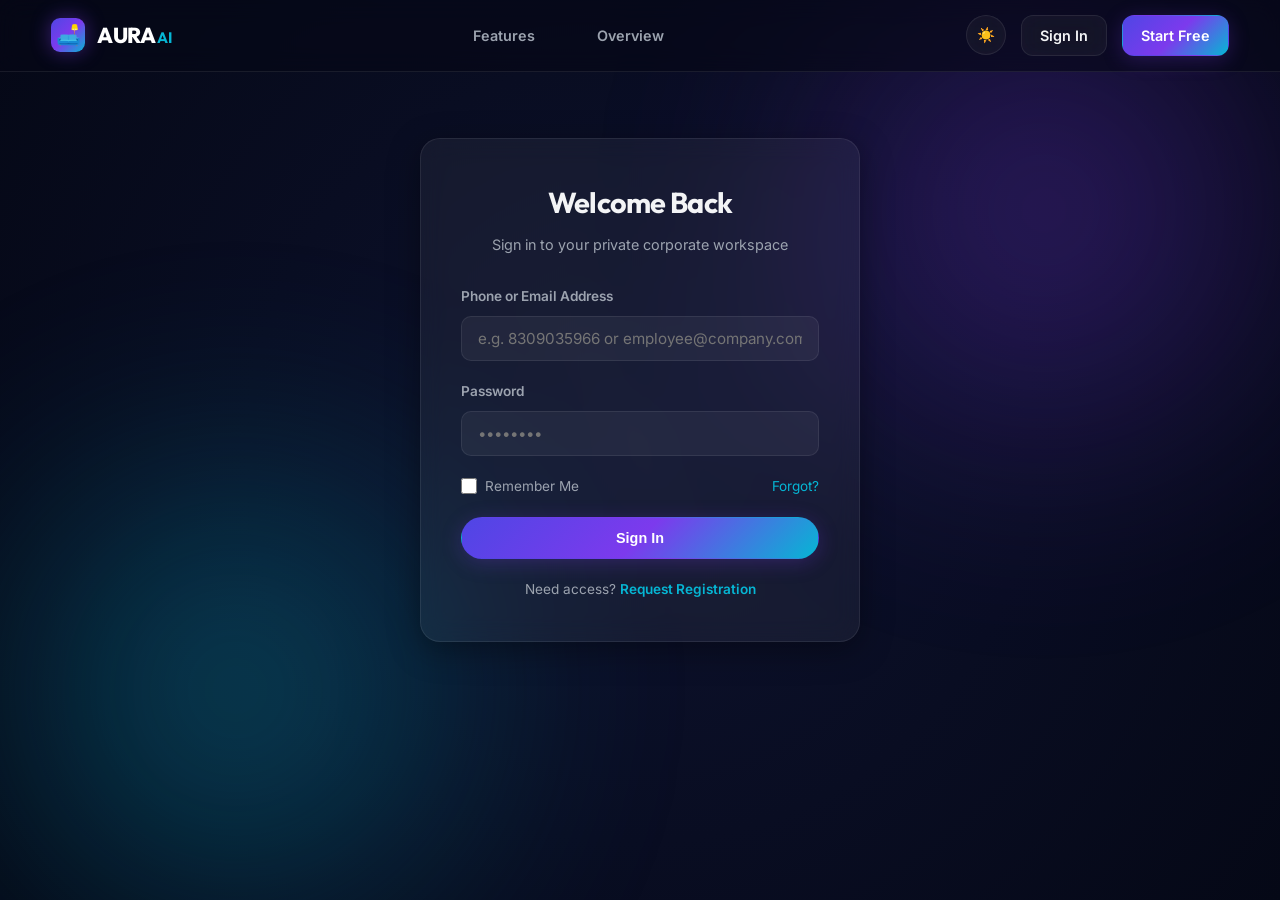
==== public/analytics.html @ 913ed6ac "Initial commit" ====
<!DOCTYPE html>
<html lang="en">
<head>
  <meta charset="UTF-8">
  <meta name="viewport" content="width=device-width, initial-scale=1.0">
  <title>Executive Analytics | FurnitureCare.ai</title>
  <link rel="stylesheet" href="css/style.css">
</head>
<body>

  <!-- Background Meshes -->
  <div class="mesh-glow glow-purple-mesh"></div>
  <div class="mesh-glow glow-cyan-mesh"></div>

  <!-- Header -->
  <header></header>

  <main class="container">
    <div style="margin-bottom: 40px;">
      <h1 style="font-size: 2.2rem; margin-bottom: 5px;">Workspace Analytics</h1>
      <p style="color: var(--text-secondary);">Enterprise metrics detailing material vulnerabilities and maintenance trends</p>
    </div>

    <!-- Overview Stats cards -->
    <div class="dashboard-grid">
      <div class="glass-card stat-card">
        <div class="stat-title">Total Company Audits</div>
        <div class="stat-value" id="stats-total">0</div>
        <p style="font-size: 0.75rem; color: var(--text-muted);">Cumulative count</p>
      </div>
      <div class="glass-card stat-card">
        <div class="stat-title">Average Asset Health Index</div>
        <div class="stat-value" id="stats-health">100%</div>
        <p style="font-size: 0.75rem; color: var(--text-muted);">Structural score average</p>
      </div>
      <div class="glass-card stat-card">
        <div class="stat-title">Tracked Material Vulnerabilities</div>
        <div class="stat-value" style="color: var(--warning);" id="stats-materials">0</div>
        <p style="font-size: 0.75rem; color: var(--text-muted);">Unique material types</p>
      </div>
      <div class="glass-card stat-card">
        <div class="stat-title">User Accounts Monitored</div>
        <div class="stat-value" id="stats-users">0</div>
        <p style="font-size: 0.75rem; color: var(--text-muted);">Approved corporate accounts</p>
      </div>
    </div>

    <!-- Charts Grid using Inline Premium SVGs -->
    <div class="charts-grid">
      
      <!-- Chart 1: Material Vulnerability Distribution (Pie/Ring Chart) -->
      <div class="glass-card chart-card">
        <h3 class="chart-title">🛋️ Material Distribution Matrix</h3>
        <div style="display: flex; align-items: center; justify-content: center; height: 220px; gap: 20px;">
          <svg width="180" height="180" viewBox="0 0 36 36">
            <!-- Background base circle -->
            <circle cx="18" cy="18" r="15.915" fill="none" stroke="rgba(255,255,255,0.03)" stroke-width="3" />
            <!-- Segments -->
            <circle id="ring-wood" cx="18" cy="18" r="15.915" fill="none" stroke="var(--primary-end)" stroke-width="4.5" stroke-dasharray="40 100" stroke-dashoffset="0" stroke-linecap="round" />
            <circle id="ring-leather" cx="18" cy="18" r="15.915" fill="none" stroke="var(--primary-mid)" stroke-width="4.5" stroke-dasharray="35 100" stroke-dashoffset="-40" stroke-linecap="round" />
            <circle id="ring-fabric" cx="18" cy="18" r="15.915" fill="none" stroke="var(--success)" stroke-width="4.5" stroke-dasharray="25 100" stroke-dashoffset="-75" stroke-linecap="round" />
          </svg>
          <div style="display: flex; flex-direction: column; gap: 10px; font-size: 0.8rem;">
            <div style="display: flex; align-items: center; gap: 8px;">
              <span style="display: inline-block; width: 12px; height: 12px; border-radius: 3px; background: var(--primary-end);"></span>
              <span>Solid Wood (<span id="pct-wood">0</span>%)</span>
            </div>
            <div style="display: flex; align-items: center; gap: 8px;">
              <span style="display: inline-block; width: 12px; height: 12px; border-radius: 3px; background: var(--primary-mid);"></span>
              <span>Leather (<span id="pct-leather">0</span>%)</span>
            </div>
            <div style="display: flex; align-items: center; gap: 8px;">
              <span style="display: inline-block; width: 12px; height: 12px; border-radius: 3px; background: var(--success);"></span>
              <span>Fabrics (<span id="pct-fabric">0</span>%)</span>
            </div>
          </div>
        </div>
      </div>

      <!-- Chart 2: Usage trends (Line chart showing months) -->
      <div class="glass-card chart-card">
        <h3 class="chart-title">📈 Monthly Diagnostic Volume</h3>
        <div style="padding: 10px; height: 220px;">
          <svg viewBox="0 0 500 200" width="100%" height="100%">
            <defs>
              <linearGradient id="line-gradient" x1="0" y1="0" x2="0" y2="1">
                <stop offset="0%" stop-color="var(--primary-end)" stop-opacity="0.4" />
                <stop offset="100%" stop-color="var(--primary-end)" stop-opacity="0.0" />
              </linearGradient>
            </defs>
            <!-- Grid Lines -->
            <line x1="40" y1="30" x2="480" y2="30" stroke="rgba(255,255,255,0.03)" stroke-width="1" />
            <line x1="40" y1="90" x2="480" y2="90" stroke="rgba(255,255,255,0.03)" stroke-width="1" />
            <line x1="40" y1="150" x2="480" y2="150" stroke="rgba(255,255,255,0.03)" stroke-width="1" />
            <!-- Chart Area Fill -->
            <path d="M 40 180 L 40 150 L 120 120 L 200 135 L 280 80 L 360 95 L 440 40 L 480 40 L 480 180 Z" fill="url(#line-gradient)" />
            <!-- Main Path -->
            <path d="M 40 150 L 120 120 L 200 135 L 280 80 L 360 95 L 440 40" fill="none" stroke="var(--primary-end)" stroke-width="3.5" stroke-linecap="round" />
            <!-- Highlight Nodes -->
            <circle cx="440" cy="40" r="5" fill="var(--primary-end)" stroke="#fff" stroke-width="1.5" />
            <!-- Axis labels -->
            <text x="40" y="195" fill="var(--text-secondary)" font-size="10" text-anchor="middle">Jan</text>
            <text x="120" y="195" fill="var(--text-secondary)" font-size="10" text-anchor="middle">Feb</text>
            <text x="200" y="195" fill="var(--text-secondary)" font-size="10" text-anchor="middle">Mar</text>
            <text x="280" y="195" fill="var(--text-secondary)" font-size="10" text-anchor="middle">Apr</text>
            <text x="360" y="195" fill="var(--text-secondary)" font-size="10" text-anchor="middle">May</text>
            <text x="440" y="195" fill="var(--text-secondary)" font-size="10" text-anchor="middle">Jun</text>
          </svg>
        </div>
      </div>

      <!-- Chart 3: Furniture Type Distribution (Bar Chart) -->
      <div class="glass-card chart-card" style="grid-column: span 2;">
        <h3 class="chart-title">📊 Furniture Category Analysis</h3>
        <div style="padding: 10px 40px; display: flex; justify-content: space-between; align-items: flex-end; height: 220px;" id="bar-chart-container">
          <!-- Dynamically generated bars -->
          <div style="text-align: center; color: var(--text-muted); width: 100%;">
            Generating diagnostic logs...
          </div>
        </div>
      </div>

    </div>
  </main>

  <!-- Scripts -->
  <script src="js/app.js"></script>
  <script>
    document.addEventListener('DOMContentLoaded', () => {
      session.checkAuth();
      loadAnalyticsData();
    });

    async function loadAnalyticsData() {
      try {
        const response = await fetch('/api/analytics');
        const data = await response.json();

        // Populate Cards
        animateCounter($('#stats-total'), data.totalReports, '', 1000);
        animateCounter($('#stats-health'), data.avgHealth, '%', 1000);
        animateCounter($('#stats-users'), data.totalUsersCount, '', 1000);

        // Fetch counts for material distribution
        const materials = data.materialDistribution || {};
        const totalMat = Object.values(materials).reduce((a, b) => a + b, 0) || 1;
        
        let woodCount = 0;
        let leatherCount = 0;
        let fabricCount = 0;

        Object.keys(materials).forEach(key => {
          if (key.includes('Wood')) woodCount += materials[key];
          else if (key.includes('Leather')) leatherCount += materials[key];
          else if (key.includes('Fabric')) fabricCount += materials[key];
        });

        // Ensure we show correct percentages
        const woodPct = Math.round((woodCount / totalMat) * 100);
        const leatherPct = Math.round((leatherCount / totalMat) * 100);
        const fabricPct = Math.round((fabricCount / totalMat) * 100);

        $('#pct-wood').innerText = woodPct;
        $('#pct-leather').innerText = leatherPct;
        $('#pct-fabric').innerText = fabricPct;

        // Animate circular rings in SVG using dash-array sizes
        $('#ring-wood').setAttribute('stroke-dasharray', `${woodPct} 100`);
        $('#ring-leather').setAttribute('stroke-dasharray', `${leatherPct} 100`);
        $('#ring-leather').setAttribute('stroke-dashoffset', `-${woodPct}`);
        $('#ring-fabric').setAttribute('stroke-dasharray', `${fabricPct} 100`);
        $('#ring-fabric').setAttribute('stroke-dashoffset', `-${woodPct + leatherPct}`);

        // Update Materials tracked total
        $('#stats-materials').innerText = Object.keys(materials).length;

        // Render Bar Chart for categories
        renderBarChart(data.furnitureDistribution || {});

      } catch (err) {
        showToast('Failed to fetch analytics statistics.', 'danger');
      }
    }

    function renderBarChart(distribution) {
      const container = $('#bar-chart-container');
      container.innerHTML = '';

      const keys = Object.keys(distribution);
      if (keys.length === 0) {
        container.innerHTML = `<div style="text-align: center; color: var(--text-muted); width: 100%;">No diagnostic data found.</div>`;
        return;
      }

      const maxVal = Math.max(...Object.values(distribution)) || 1;

      keys.forEach(key => {
        const val = distribution[key];
        const heightPct = Math.round((val / maxVal) * 80) + 10; // offset for aesthetic min height

        const barCol = document.createElement('div');
        barCol.style.cssText = `
          display: flex;
          flex-direction: column;
          align-items: center;
          width: 60px;
          height: 100%;
          justify-content: flex-end;
        `;
        barCol.innerHTML = `
          <span style="font-size: 0.8rem; font-weight: 700; margin-bottom: 8px;">${val}</span>
          <div style="
            width: 32px; 
            height: ${heightPct}%; 
            background: linear-gradient(to top, var(--primary-start), var(--primary-end)); 
            border-radius: 6px 6px 0 0;
            box-shadow: 0 0 15px rgba(6,182,212,0.3);
            transition: height 1s ease-out;
          "></div>
          <span style="font-size: 0.75rem; color: var(--text-secondary); margin-top: 10px; white-space: nowrap; max-width: 80px; overflow: hidden; text-overflow: ellipsis;" title="${key}">${key.split('/')[0]}</span>
        `;
        container.appendChild(barCol);
      });
    }
  </script>
</body>
</html>
---- public/css/style.css ----
/* Premium AI Furniture Care Stylesheet */
@import url('https://fonts.googleapis.com/css2?family=Inter:wght@300;400;500;600;700;800&family=Outfit:wght@300;400;500;600;700;800&display=swap');

:root {
  /* Dark Mode Default Theme */
  --bg-color: #050816;
  --bg-gradient: radial-gradient(circle at 50% 50%, #0d122e 0%, #050816 100%);
  --card-bg: rgba(255, 255, 255, 0.05);
  --card-border: rgba(255, 255, 255, 0.08);
  --text-primary: #f3f4f6;
  --text-secondary: #9ca3af;
  --text-muted: #6b7280;
  
  --primary-start: #4f46e5;
  --primary-mid: #7c3aed;
  --primary-end: #06b6d4;
  
  --glow-cyan: rgba(6, 182, 212, 0.15);
  --glow-purple: rgba(124, 58, 237, 0.15);
  
  --success: #10b981;
  --warning: #f59e0b;
  --danger: #ef4444;
  
  --shadow-premium: 0 8px 32px 0 rgba(0, 0, 0, 0.37);
  --font-sans: 'Inter', -apple-system, BlinkMacSystemFont, "Segoe UI", Roboto, sans-serif;
  --font-display: 'Outfit', 'SF Pro Display', sans-serif;
  
  --glass-blur: blur(12px);
  --transition-speed: 0.3s;
}

/* Light Mode Variables */
body.light-mode {
  --bg-color: #f8fafc;
  --bg-gradient: radial-gradient(circle at 50% 50%, #eff6ff 0%, #f8fafc 100%);
  --card-bg: rgba(255, 255, 255, 0.7);
  --card-border: rgba(0, 0, 0, 0.06);
  --text-primary: #0f172a;
  --text-secondary: #475569;
  --text-muted: #94a3b8;
  
  --glow-cyan: rgba(6, 182, 212, 0.08);
  --glow-purple: rgba(124, 58, 237, 0.08);
  
  --shadow-premium: 0 8px 32px 0 rgba(15, 23, 42, 0.06);
}

/* Reset and Base Styles */
* {
  box-sizing: border-box;
  margin: 0;
  padding: 0;
}

body {
  background: var(--bg-color);
  background-image: var(--bg-gradient);
  color: var(--text-primary);
  font-family: var(--font-sans);
  min-height: 100vh;
  overflow-x: hidden;
  line-height: 1.6;
  position: relative;
  transition: background var(--transition-speed) ease, color var(--transition-speed) ease;
}

/* Ambient Background Mesh Glows */
.mesh-glow {
  position: fixed;
  width: 600px;
  height: 600px;
  border-radius: 50%;
  pointer-events: none;
  z-index: -1;
  filter: blur(120px);
  opacity: 0.45;
  transition: transform 0.1s ease-out;
}

.glow-purple-mesh {
  background: radial-gradient(circle, var(--primary-mid) 0%, transparent 70%);
  top: -10%;
  right: -5%;
}

.glow-cyan-mesh {
  background: radial-gradient(circle, var(--primary-end) 0%, transparent 70%);
  bottom: -10%;
  left: -5%;
}

/* Typography styling */
h1, h2, h3, h4, h5, h6 {
  font-family: var(--font-display);
  font-weight: 700;
  letter-spacing: -0.025em;
}

/* Navigation Header */
header {
  position: fixed;
  top: 0;
  left: 0;
  right: 0;
  height: 72px;
  backdrop-filter: var(--glass-blur);
  background: rgba(5, 8, 22, 0.6);
  border-bottom: 1px solid var(--card-border);
  z-index: 100;
  display: flex;
  justify-content: space-between;
  align-items: center;
  padding: 0 4%;
  transition: all var(--transition-speed);
}

body.light-mode header {
  background: rgba(248, 250, 252, 0.7);
}

header .logo {
  display: flex;
  align-items: center;
  gap: 10px;
  font-family: var(--font-display);
  font-size: 1.25rem;
  font-weight: 800;
  background: linear-gradient(135deg, var(--primary-end), var(--primary-mid));
  -webkit-background-clip: text;
  -webkit-text-fill-color: transparent;
  cursor: pointer;
}

header nav {
  display: flex;
  align-items: center;
  gap: 30px;
}

header nav a {
  color: var(--text-secondary);
  text-decoration: none;
  font-size: 0.9rem;
  font-weight: 500;
  transition: color var(--transition-speed);
}

header nav a:hover {
  color: var(--text-primary);
}

header .actions {
  display: flex;
  align-items: center;
  gap: 15px;
}

/* Buttons */
.btn {
  display: inline-flex;
  align-items: center;
  justify-content: center;
  padding: 10px 22px;
  border-radius: 9999px;
  font-weight: 600;
  font-size: 0.9rem;
  text-decoration: none;
  cursor: pointer;
  transition: all var(--transition-speed) cubic-bezier(0.4, 0, 0.2, 1);
  border: 1px solid transparent;
  gap: 8px;
}

.btn-primary {
  background: linear-gradient(135deg, var(--primary-start) 0%, var(--primary-mid) 50%, var(--primary-end) 100%);
  color: white;
  box-shadow: 0 4px 20px rgba(124, 58, 237, 0.25);
}

.btn-primary:hover {
  transform: translateY(-2px);
  box-shadow: 0 6px 26px rgba(124, 58, 237, 0.4);
}

.btn-secondary {
  background: var(--card-bg);
  border: 1px solid var(--card-border);
  color: var(--text-primary);
  backdrop-filter: var(--glass-blur);
}

.btn-secondary:hover {
  background: rgba(255, 255, 255, 0.12);
  transform: translateY(-2px);
}

body.light-mode .btn-secondary:hover {
  background: rgba(0, 0, 0, 0.05);
}

.btn-icon {
  background: var(--card-bg);
  border: 1px solid var(--card-border);
  color: var(--text-primary);
  width: 40px;
  height: 40px;
  border-radius: 50%;
  padding: 0;
}

.btn-icon:hover {
  background: rgba(255, 255, 255, 0.12);
}

/* Containers */
.container {
  max-width: 1200px;
  margin: 0 auto;
  padding: 120px 20px 80px 20px;
}

/* Glassmorphic Card system */
.glass-card {
  background: var(--card-bg);
  border: 1px solid var(--card-border);
  border-radius: 20px;
  padding: 30px;
  backdrop-filter: var(--glass-blur);
  box-shadow: var(--shadow-premium);
  position: relative;
  overflow: hidden;
  transition: transform var(--transition-speed) ease, border-color var(--transition-speed) ease, box-shadow var(--transition-speed) ease;
}

.glass-card::before {
  content: '';
  position: absolute;
  top: 0;
  left: -100%;
  width: 100%;
  height: 100%;
  background: linear-gradient(
    90deg,
    transparent,
    rgba(255, 255, 255, 0.05),
    transparent
  );
  transition: 0.5s;
}

.glass-card:hover::before {
  left: 100%;
}

.glass-card:hover {
  border-color: rgba(6, 182, 212, 0.3);
  transform: translateY(-4px);
}

/* Hero Section */
.hero {
  display: flex;
  flex-direction: column;
  align-items: center;
  text-align: center;
  margin-top: 40px;
  margin-bottom: 80px;
}

.hero h1 {
  font-size: 3.5rem;
  line-height: 1.15;
  margin-bottom: 20px;
  max-width: 900px;
  background: linear-gradient(135deg, #ffffff 30%, #a5b4fc 100%);
  -webkit-background-clip: text;
  -webkit-text-fill-color: transparent;
}

body.light-mode .hero h1 {
  background: linear-gradient(135deg, #0f172a 30%, #4f46e5 100%);
  -webkit-background-clip: text;
  -webkit-text-fill-color: transparent;
}

.hero p {
  font-size: 1.15rem;
  color: var(--text-secondary);
  max-width: 650px;
  margin-bottom: 40px;
}

.hero-ctas {
  display: flex;
  gap: 20px;
  margin-bottom: 60px;
}

/* Interactive Mock AI Illustration */
.hero-visual {
  position: relative;
  width: 100%;
  max-width: 750px;
  height: 380px;
  border-radius: 24px;
  background: radial-gradient(circle at center, rgba(124, 58, 237, 0.1) 0%, transparent 70%);
  display: flex;
  align-items: center;
  justify-content: center;
  margin-top: 20px;
}

.floating-card-1, .floating-card-2 {
  position: absolute;
  padding: 15px 25px;
  border-radius: 16px;
  background: rgba(255, 255, 255, 0.07);
  backdrop-filter: var(--glass-blur);
  border: 1px solid rgba(255, 255, 255, 0.1);
  box-shadow: var(--shadow-premium);
  display: flex;
  align-items: center;
  gap: 12px;
  animation: float 6s ease-in-out infinite;
}

.floating-card-1 {
  top: 15%;
  left: 5%;
  animation-delay: 0s;
}

.floating-card-2 {
  bottom: 15%;
  right: 5%;
  animation-delay: 3s;
}

.hero-radar {
  width: 260px;
  height: 260px;
  border-radius: 50%;
  border: 2px dashed rgba(6, 182, 212, 0.2);
  display: flex;
  align-items: center;
  justify-content: center;
  position: relative;
  animation: rotateRadar 20s linear infinite;
}

.hero-center-node {
  width: 100px;
  height: 100px;
  border-radius: 50%;
  background: linear-gradient(135deg, var(--primary-start), var(--primary-end));
  box-shadow: 0 0 40px rgba(6, 182, 212, 0.5);
  display: flex;
  align-items: center;
  justify-content: center;
  color: white;
  font-size: 2.2rem;
  animation: pulseNode 3s infinite alternate;
}

/* Feature grid */
.features-grid {
  display: grid;
  grid-template-columns: repeat(auto-fit, minmax(280px, 1fr));
  gap: 30px;
  margin-top: 40px;
}

.feature-card .icon-box {
  width: 48px;
  height: 48px;
  border-radius: 12px;
  background: linear-gradient(135deg, rgba(79, 70, 229, 0.2), rgba(6, 182, 212, 0.2));
  border: 1px solid rgba(6, 182, 212, 0.3);
  display: flex;
  align-items: center;
  justify-content: center;
  color: var(--primary-end);
  font-size: 1.3rem;
  margin-bottom: 20px;
  transition: transform var(--transition-speed);
}

.feature-card:hover .icon-box {
  transform: scale(1.1) rotate(5deg);
  background: linear-gradient(135deg, var(--primary-start), var(--primary-end));
  color: white;
}

.feature-card h3 {
  margin-bottom: 10px;
  font-size: 1.25rem;
}

.feature-card p {
  color: var(--text-secondary);
  font-size: 0.95rem;
}

/* Stats Counter Section */
.stats-banner {
  display: grid;
  grid-template-columns: repeat(4, 1fr);
  gap: 20px;
  margin: 60px 0;
  text-align: center;
}

.stat-item h3 {
  font-size: 2.5rem;
  background: linear-gradient(135deg, #ffffff, var(--primary-end));
  -webkit-background-clip: text;
  -webkit-text-fill-color: transparent;
  margin-bottom: 5px;
}

body.light-mode .stat-item h3 {
  background: linear-gradient(135deg, var(--primary-start), var(--primary-end));
  -webkit-background-clip: text;
  -webkit-text-fill-color: transparent;
}

.stat-item p {
  color: var(--text-secondary);
  font-size: 0.9rem;
  font-weight: 500;
}

/* Forms (Login/Signup/Generate) */
.auth-wrapper {
  display: flex;
  justify-content: center;
  align-items: center;
  min-height: calc(100vh - 120px);
  padding: 20px;
}

.auth-card {
  width: 100%;
  max-width: 440px;
  padding: 40px;
}

.form-group {
  margin-bottom: 20px;
  text-align: left;
}

.form-group label {
  display: block;
  font-size: 0.85rem;
  font-weight: 600;
  margin-bottom: 8px;
  color: var(--text-secondary);
}

.form-group input, .form-group select, .form-group textarea {
  width: 100%;
  background: rgba(255, 255, 255, 0.05);
  border: 1px solid var(--card-border);
  border-radius: 10px;
  padding: 12px 16px;
  color: var(--text-primary);
  font-family: var(--font-sans);
  font-size: 0.95rem;
  outline: none;
  transition: all var(--transition-speed);
}

body.light-mode .form-group input,
body.light-mode .form-group select,
body.light-mode .form-group textarea {
  background: rgba(0, 0, 0, 0.02);
  border-color: rgba(0, 0, 0, 0.1);
}

.form-group input:focus, .form-group select:focus, .form-group textarea:focus {
  border-color: var(--primary-end);
  box-shadow: 0 0 10px rgba(6, 182, 212, 0.2);
  background: rgba(255, 255, 255, 0.08);
}

.form-row {
  display: grid;
  grid-template-columns: 1fr 1fr;
  gap: 15px;
}

.form-check {
  display: flex;
  align-items: center;
  gap: 8px;
  margin-bottom: 20px;
  font-size: 0.85rem;
  color: var(--text-secondary);
}

.form-check input {
  width: 16px;
  height: 16px;
  accent-color: var(--primary-end);
}

/* Split screen layout for generation */
.split-layout {
  display: grid;
  grid-template-columns: 1.1fr 0.9fr;
  gap: 40px;
  margin-top: 30px;
}

@media (max-width: 968px) {
  .split-layout {
    grid-template-columns: 1fr;
  }
}

/* File drag and drop */
.dropzone {
  border: 2px dashed var(--card-border);
  border-radius: 12px;
  padding: 30px;
  text-align: center;
  cursor: pointer;
  background: rgba(255, 255, 255, 0.02);
  transition: all var(--transition-speed);
  display: flex;
  flex-direction: column;
  align-items: center;
  gap: 10px;
}

.dropzone:hover, .dropzone.dragover {
  border-color: var(--primary-end);
  background: rgba(6, 182, 212, 0.05);
}

.dropzone-icon {
  font-size: 2rem;
  color: var(--text-muted);
}

.dropzone-preview {
  max-width: 100%;
  max-height: 200px;
  border-radius: 8px;
  display: none;
  margin-top: 10px;
}

/* Live Preview Side */
.preview-pane {
  display: flex;
  flex-direction: column;
  justify-content: center;
  align-items: center;
  min-height: 400px;
  border: 1px dashed var(--card-border);
}

.preview-placeholder {
  text-align: center;
  color: var(--text-muted);
}

.preview-placeholder i {
  font-size: 3.5rem;
  background: linear-gradient(135deg, var(--text-muted), var(--card-border));
  -webkit-background-clip: text;
  -webkit-text-fill-color: transparent;
  margin-bottom: 20px;
}

/* Loading animations */
.processing-ai {
  display: none;
  flex-direction: column;
  align-items: center;
  gap: 20px;
  text-align: center;
}

.ai-spinner {
  width: 60px;
  height: 60px;
  border: 3px solid rgba(255, 255, 255, 0.05);
  border-top: 3px solid var(--primary-end);
  border-bottom: 3px solid var(--primary-mid);
  border-radius: 50%;
  animation: spin 1.5s cubic-bezier(0.5, 0, 0.5, 1) infinite;
}

/* Report Sections */
.report-header {
  display: flex;
  justify-content: space-between;
  align-items: flex-start;
  border-bottom: 1px solid var(--card-border);
  padding-bottom: 25px;
  margin-bottom: 30px;
}

.report-grid {
  display: grid;
  grid-template-columns: 2fr 1fr;
  gap: 40px;
}

@media (max-width: 768px) {
  .report-grid {
    grid-template-columns: 1fr;
  }
}

.report-section {
  margin-bottom: 30px;
}

.report-section h3 {
  font-size: 1.25rem;
  margin-bottom: 15px;
  display: flex;
  align-items: center;
  gap: 10px;
  color: var(--primary-end);
}

.report-section ul {
  list-style: none;
}

.report-section li {
  position: relative;
  padding-left: 24px;
  margin-bottom: 10px;
  color: var(--text-secondary);
}

.report-section li::before {
  content: "✦";
  position: absolute;
  left: 0;
  color: var(--primary-mid);
}

.report-actions {
  display: flex;
  gap: 10px;
  flex-wrap: wrap;
  margin-top: 20px;
}

/* Circular Health Score Chart */
.health-score-container {
  display: flex;
  flex-direction: column;
  align-items: center;
  justify-content: center;
  padding: 20px;
}

.circular-chart {
  display: block;
  margin: 10px auto;
  max-width: 150px;
  max-height: 150px;
}

.circle-bg {
  fill: none;
  stroke: rgba(255, 255, 255, 0.05);
  stroke-width: 2.8;
}

.circle {
  fill: none;
  stroke-width: 2.8;
  stroke-linecap: round;
  transition: stroke-dasharray var(--transition-speed) ease;
}

.circle-success {
  stroke: var(--success);
}
.circle-warning {
  stroke: var(--warning);
}
.circle-danger {
  stroke: var(--danger);
}

.percentage {
  font-family: var(--font-display);
  fill: var(--text-primary);
  font-weight: 700;
  text-anchor: middle;
}

/* Tables (History/Admin) */
.table-wrapper {
  overflow-x: auto;
  margin-top: 20px;
}

.premium-table {
  width: 100%;
  border-collapse: collapse;
  text-align: left;
}

.premium-table th {
  padding: 16px;
  font-size: 0.85rem;
  font-weight: 600;
  color: var(--text-secondary);
  border-bottom: 1px solid var(--card-border);
  text-transform: uppercase;
  letter-spacing: 0.05em;
}

.premium-table td {
  padding: 16px;
  border-bottom: 1px solid rgba(255, 255, 255, 0.04);
  color: var(--text-primary);
  font-size: 0.9rem;
}

.premium-table tr:hover td {
  background: rgba(255, 255, 255, 0.02);
}

.badge {
  display: inline-flex;
  align-items: center;
  padding: 4px 10px;
  border-radius: 9999px;
  font-size: 0.75rem;
  font-weight: 600;
}

.badge-pending {
  background: rgba(245, 158, 11, 0.15);
  color: var(--warning);
  border: 1px solid rgba(245, 158, 11, 0.3);
}

.badge-approved {
  background: rgba(16, 185, 129, 0.15);
  color: var(--success);
  border: 1px solid rgba(16, 185, 129, 0.3);
}

.badge-rejected {
  background: rgba(239, 68, 68, 0.15);
  color: var(--danger);
  border: 1px solid rgba(239, 68, 68, 0.3);
}

/* Dashboard statistics */
.dashboard-grid {
  display: grid;
  grid-template-columns: repeat(auto-fit, minmax(220px, 1fr));
  gap: 25px;
  margin-bottom: 40px;
}

.stat-card {
  padding: 25px;
  display: flex;
  flex-direction: column;
  gap: 8px;
}

.stat-card .stat-value {
  font-size: 2rem;
  font-family: var(--font-display);
  font-weight: 700;
  background: linear-gradient(135deg, #ffffff, var(--primary-end));
  -webkit-background-clip: text;
  -webkit-text-fill-color: transparent;
}

body.light-mode .stat-card .stat-value {
  background: linear-gradient(135deg, var(--primary-start), var(--primary-end));
  -webkit-background-clip: text;
  -webkit-text-fill-color: transparent;
}

.stat-card .stat-title {
  color: var(--text-secondary);
  font-size: 0.85rem;
  font-weight: 500;
}

/* Charts Wrapper */
.charts-grid {
  display: grid;
  grid-template-columns: 1fr 1fr;
  gap: 30px;
  margin-top: 30px;
}

@media (max-width: 768px) {
  .charts-grid {
    grid-template-columns: 1fr;
  }
}

.chart-card {
  min-height: 300px;
  display: flex;
  flex-direction: column;
  justify-content: space-between;
}

.chart-title {
  font-size: 1rem;
  margin-bottom: 20px;
  color: var(--text-primary);
}

/* UI Alert Messaging */
.alert {
  padding: 15px;
  border-radius: 8px;
  margin-bottom: 20px;
  font-size: 0.9rem;
  display: none;
}

.alert-danger {
  background: rgba(239, 68, 68, 0.1);
  border: 1px solid rgba(239, 68, 68, 0.2);
  color: #f87171;
}

.alert-success {
  background: rgba(16, 185, 129, 0.1);
  border: 1px solid rgba(16, 185, 129, 0.2);
  color: #34d399;
}

/* Tabs UI for Admin Dashboard */
.tabs-nav {
  display: flex;
  gap: 10px;
  margin-bottom: 30px;
  border-bottom: 1px solid var(--card-border);
  padding-bottom: 10px;
}

.tab-btn {
  background: none;
  border: none;
  color: var(--text-secondary);
  padding: 8px 16px;
  font-size: 0.95rem;
  font-weight: 600;
  cursor: pointer;
  border-bottom: 2px solid transparent;
  transition: all var(--transition-speed);
}

.tab-btn.active {
  color: var(--primary-end);
  border-bottom-color: var(--primary-end);
}

.tab-pane {
  display: none;
}

.tab-pane.active {
  display: block;
}

/* Keyframes */
@keyframes float {
  0% { transform: translateY(0px); }
  50% { transform: translateY(-10px); }
  100% { transform: translateY(0px); }
}

@keyframes rotateRadar {
  0% { transform: rotate(0deg); }
  100% { transform: rotate(360deg); }
}

@keyframes pulseNode {
  0% { box-shadow: 0 0 20px rgba(6, 182, 212, 0.4); }
  100% { box-shadow: 0 0 50px rgba(6, 182, 212, 0.8); }
}

@keyframes spin {
  0% { transform: rotate(0deg); }
  100% { transform: rotate(360deg); }
}

/* Custom Scrollbar */
::-webkit-scrollbar {
  width: 8px;
}

::-webkit-scrollbar-track {
  background: var(--bg-color);
}

::-webkit-scrollbar-thumb {
  background: var(--card-border);
  border-radius: 4px;
}

::-webkit-scrollbar-thumb:hover {
  background: var(--text-muted);
}

/* --- Premium Select menu contrast contrast and option styles --- */
.form-group select option {
  background-color: #0d122e !important;
  color: #f3f4f6 !important;
}

/* --- Premium AURA Segment Switcher Control --- */
.segment-control {
  display: flex;
  background: rgba(255, 255, 255, 0.03);
  border: 1px solid var(--card-border);
  border-radius: 10px;
  padding: 4px;
  gap: 4px;
}

.segment-btn {
  flex: 1;
  background: transparent;
  border: none;
  color: var(--text-secondary);
  padding: 10px 16px;
  border-radius: 8px;
  font-weight: 600;
  font-size: 0.9rem;
  cursor: pointer;
  transition: all var(--transition-speed);
}

.segment-btn:hover {
  color: var(--text-primary);
  background: rgba(255, 255, 255, 0.02);
}

.segment-btn.active {
  background: linear-gradient(135deg, var(--primary-start) 0%, var(--primary-mid) 50%, var(--primary-end) 100%);
  color: white;
  box-shadow: 0 4px 15px rgba(124, 58, 237, 0.25);
}

/* --- AURA AI Logo & User containers --- */
header .logo-container {
  display: flex;
  align-items: center;
  gap: 12px;
  cursor: pointer;
}

header .logo-icon {
  width: 34px;
  height: 34px;
  border-radius: 9px;
  background: linear-gradient(135deg, var(--primary-start), var(--primary-mid), var(--primary-end));
  display: flex;
  align-items: center;
  justify-content: center;
  color: white;
  font-size: 1.25rem;
  box-shadow: 0 0 20px rgba(124, 58, 237, 0.45);
}

header .logo-text {
  font-family: var(--font-display);
  font-size: 1.35rem;
  font-weight: 800;
  color: white;
  letter-spacing: -0.02em;
}

header .logo-text span {
  color: var(--primary-end);
}

header nav a {
  color: var(--text-secondary);
  text-decoration: none;
  font-size: 0.9rem;
  font-weight: 600;
  transition: all var(--transition-speed);
  padding: 8px 16px;
  border-radius: 8px;
  display: flex;
  align-items: center;
  gap: 8px;
}

header nav a.active {
  background: rgba(255, 255, 255, 0.05);
  border: 1px solid var(--card-border);
  color: white;
  backdrop-filter: var(--glass-blur);
}

header nav a:hover:not(.active) {
  color: white;
  background: rgba(255,255,255,0.02);
}

header .user-badge {
  display: flex;
  align-items: center;
  gap: 10px;
  background: rgba(255,255,255,0.03);
  border: 1px solid var(--card-border);
  padding: 8px 16px;
  border-radius: 20px;
  font-size: 0.85rem;
  color: var(--text-secondary);
}

header .logout-btn-circle {
  width: 36px;
  height: 36px;
  border-radius: 50%;
  background: rgba(239, 68, 68, 0.1);
  border: 1px solid rgba(239, 68, 68, 0.25);
  display: flex;
  align-items: center;
  justify-content: center;
  color: #ef4444;
  cursor: pointer;
  transition: all var(--transition-speed);
  font-size: 1.1rem;
}

header .logout-btn-circle:hover {
  background: #ef4444;
  color: white;
  transform: scale(1.08);
  box-shadow: 0 0 15px rgba(239, 68, 68, 0.4);
}

/* --- Live AI status circles --- */
.engine-status-circle {
  width: 85px;
  height: 85px;
  border-radius: 50%;
  background: radial-gradient(circle, rgba(124, 58, 237, 0.25) 0%, transparent 70%);
  border: 1.5px solid rgba(124, 58, 237, 0.35);
  display: flex;
  align-items: center;
  justify-content: center;
  position: relative;
  margin-bottom: 24px;
  box-shadow: 0 0 35px rgba(124, 58, 237, 0.25);
}

.engine-status-circle::after {
  content: '';
  position: absolute;
  width: 100%;
  height: 100%;
  border-radius: 50%;
  border: 2px solid var(--primary-mid);
  animation: pulseOuter 2.5s infinite;
}

@keyframes pulseOuter {
  0% { transform: scale(1); opacity: 0.8; }
  100% { transform: scale(1.4); opacity: 0; }
}

.engine-badge-green {
  display: inline-flex;
  align-items: center;
  gap: 6px;
  background: rgba(16, 185, 129, 0.08);
  border: 1px solid rgba(16, 185, 129, 0.2);
  color: #10b981;
  padding: 5px 14px;
  border-radius: 20px;
  font-size: 0.75rem;
  font-weight: 700;
  margin-top: 15px;
  letter-spacing: 0.05em;
  text-transform: uppercase;
}

.engine-badge-green::before {
  content: '';
  display: inline-block;
  width: 7px;
  height: 7px;
  border-radius: 50%;
  background: #10b981;
  box-shadow: 0 0 10px #10b981;
}

/* back button for reports */
.btn-back-premium {
  display: inline-flex;
  align-items: center;
  gap: 8px;
  background: rgba(255,255,255,0.03);
  border: 1px solid var(--card-border);
  color: var(--text-secondary);
  padding: 10px 20px;
  border-radius: 12px;
  text-decoration: none;
  font-weight: 600;
  font-size: 0.9rem;
  transition: all var(--transition-speed);
}

.btn-back-premium:hover {
  background: rgba(255,255,255,0.08);
  color: white;
  border-color: rgba(6, 182, 212, 0.3);
  transform: translateX(-4px);
}

/* FAQ Accordion */
.faq-section {
  margin-top: 100px;
}

.faq-container {
  max-width: 850px;
  margin: 40px auto 0 auto;
  display: flex;
  flex-direction: column;
  gap: 15px;
}

.faq-item {
  background: var(--card-bg);
  border: 1px solid var(--card-border);
  border-radius: 12px;
  overflow: hidden;
  transition: all var(--transition-speed);
}

.faq-item:hover {
  border-color: rgba(6, 182, 212, 0.25);
  box-shadow: 0 0 15px rgba(6, 182, 212, 0.05);
}

.faq-question {
  width: 100%;
  background: transparent;
  border: none;
  color: var(--text-primary);
  text-align: left;
  padding: 20px 24px;
  font-size: 1.05rem;
  font-weight: 600;
  display: flex;
  justify-content: space-between;
  align-items: center;
  cursor: pointer;
  outline: none;
  font-family: var(--font-sans);
}

.faq-question::after {
  content: '+';
  font-size: 1.4rem;
  color: var(--primary-end);
  transition: transform var(--transition-speed);
}

.faq-item.active .faq-question::after {
  content: '−';
  transform: rotate(180deg);
}

.faq-answer {
  max-height: 0;
  overflow: hidden;
  transition: max-height 0.3s ease, padding 0.3s ease;
  padding: 0 24px;
  color: var(--text-secondary);
  font-size: 0.95rem;
  line-height: 1.6;
}

.faq-item.active .faq-answer {
  max-height: 180px;
  padding-bottom: 20px;
}

/* Contact/Map Section */
.contact-section {
  margin-top: 100px;
}

.contact-grid {
  display: grid;
  grid-template-columns: 0.9fr 1.1fr;
  gap: 35px;
  align-items: stretch;
  margin-top: 40px;
}

@media (max-width: 768px) {
  .contact-grid {
    grid-template-columns: 1fr;
  }
}

.map-card {
  padding: 12px;
  min-height: 350px;
}

.map-card iframe {
  width: 100%;
  height: 100%;
  border-radius: 12px;
  border: none;
  min-height: 330px;
}

/* Floating AI Chatbot styles */
.chatbot-trigger {
  position: fixed;
  bottom: 24px;
  right: 24px;
  width: 56px;
  height: 56px;
  border-radius: 50%;
  background: linear-gradient(135deg, var(--primary-start) 0%, var(--primary-mid) 50%, var(--primary-end) 100%);
  box-shadow: 0 8px 24px rgba(124, 58, 237, 0.4);
  color: white;
  font-size: 1.6rem;
  display: flex;
  align-items: center;
  justify-content: center;
  cursor: pointer;
  z-index: 1000;
  transition: all var(--transition-speed);
}

.chatbot-trigger:hover {
  transform: scale(1.1) rotate(5deg);
  box-shadow: 0 10px 28px rgba(124, 58, 237, 0.6);
}

.chatbot-window {
  position: fixed;
  bottom: 96px;
  right: 24px;
  width: 360px;
  height: 480px;
  background: var(--bg-color);
  border: 1px solid var(--card-border);
  border-radius: 20px;
  box-shadow: var(--shadow-premium);
  display: none;
  flex-direction: column;
  overflow: hidden;
  z-index: 1000;
  backdrop-filter: var(--glass-blur);
  transition: all var(--transition-speed);
}

.chatbot-window.active {
  display: flex;
  animation: slideUpChat 0.3s cubic-bezier(0.4, 0, 0.2, 1);
}

@keyframes slideUpChat {
  from { transform: translateY(20px); opacity: 0; }
  to { transform: translateY(0); opacity: 1; }
}

.chatbot-header {
  background: rgba(255, 255, 255, 0.03);
  border-bottom: 1px solid var(--card-border);
  padding: 16px 20px;
  display: flex;
  align-items: center;
  justify-content: space-between;
}

.chatbot-header-title {
  display: flex;
  align-items: center;
  gap: 8px;
  font-weight: 700;
  font-size: 0.95rem;
}

.chatbot-messages {
  flex: 1;
  overflow-y: auto;
  padding: 20px;
  display: flex;
  flex-direction: column;
  gap: 15px;
}

.message-bubble {
  max-width: 80%;
  padding: 12px 16px;
  border-radius: 14px;
  font-size: 0.85rem;
  line-height: 1.5;
}

.message-user {
  align-self: flex-end;
  background: linear-gradient(135deg, var(--primary-start), var(--primary-mid));
  color: white;
  border-bottom-right-radius: 2px;
}

.message-bot {
  align-self: flex-start;
  background: rgba(255, 255, 255, 0.05);
  border: 1px solid var(--card-border);
  color: var(--text-primary);
  border-bottom-left-radius: 2px;
}

.chat-input-container {
  padding: 12px 16px;
  background: rgba(255, 255, 255, 0.02);
  border-top: 1px solid var(--card-border);
  display: flex;
  gap: 10px;
}

.chat-input-container input {
  flex: 1;
  background: rgba(255, 255, 255, 0.04);
  border: 1px solid var(--card-border);
  border-radius: 10px;
  padding: 10px 14px;
  color: white;
  font-size: 0.85rem;
  outline: none;
}

.chat-input-container input:focus {
  border-color: var(--primary-end);
}

.chat-input-container button {
  background: var(--primary-mid);
  border: none;
  color: white;
  width: 38px;
  height: 38px;
  border-radius: 10px;
  cursor: pointer;
  display: flex;
  align-items: center;
  justify-content: center;
  font-size: 1rem;
  transition: all var(--transition-speed);
}

.chat-input-container button:hover {
  background: var(--primary-end);
}
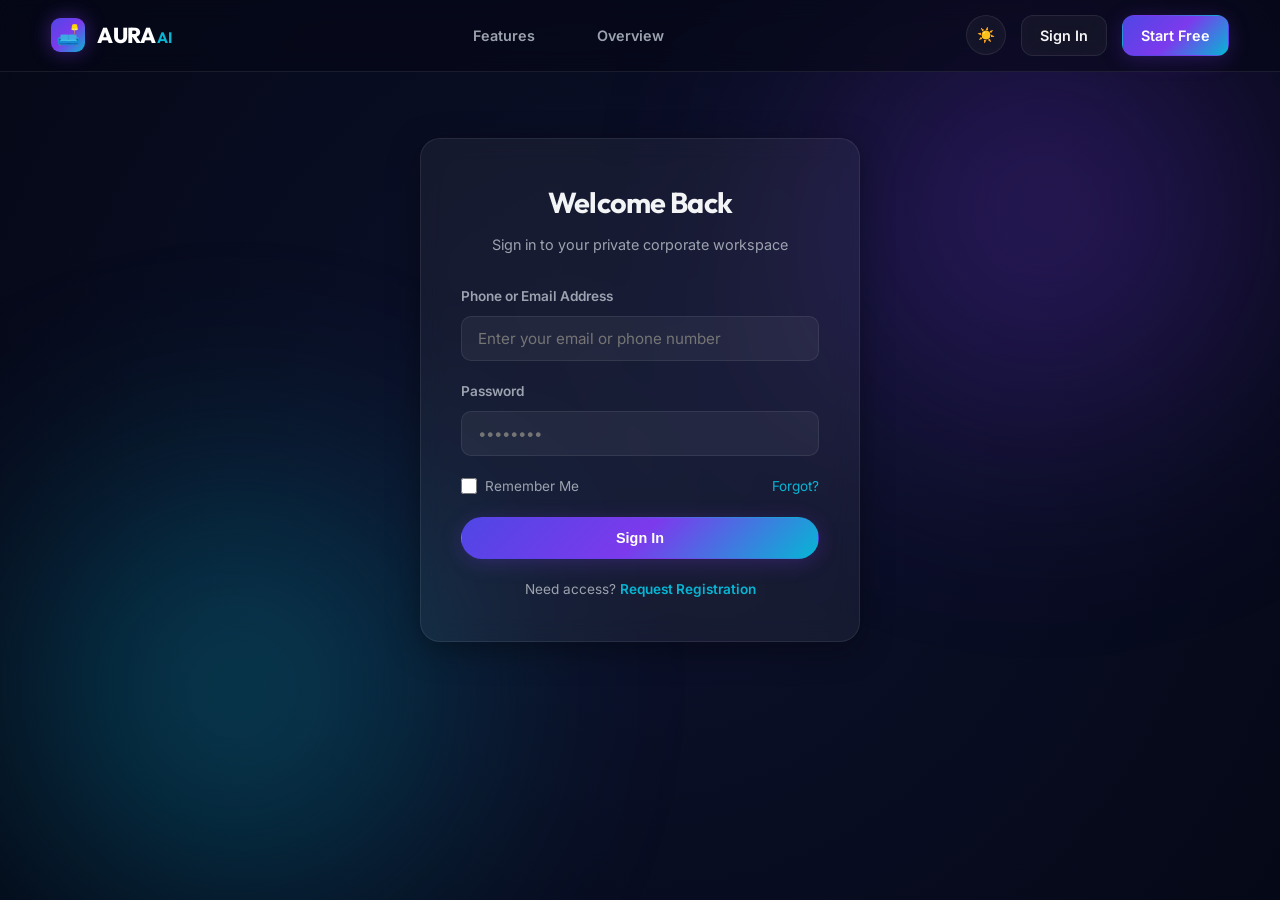
==== commit f04b1d21: "Fix mobile responsiveness, session management, and Gemini API JSON generation" ====
--- a/public/analytics.html
+++ b/public/analytics.html
@@ -110,9 +110,9 @@
       </div>
 
       <!-- Chart 3: Furniture Type Distribution (Bar Chart) -->
-      <div class="glass-card chart-card" style="grid-column: span 2;">
+      <div class="glass-card chart-card full-width-chart">
         <h3 class="chart-title">📊 Furniture Category Analysis</h3>
-        <div style="padding: 10px 40px; display: flex; justify-content: space-between; align-items: flex-end; height: 220px;" id="bar-chart-container">
+        <div style="padding: 10px 10px; display: flex; justify-content: space-between; align-items: flex-end; height: 220px; overflow-x: auto; overflow-y: hidden; gap: 15px;" id="bar-chart-container">
           <!-- Dynamically generated bars -->
           <div style="text-align: center; color: var(--text-muted); width: 100%;">
             Generating diagnostic logs...
--- a/public/css/style.css
+++ b/public/css/style.css
@@ -818,6 +818,16 @@
   justify-content: space-between;
 }
 
+.full-width-chart {
+  grid-column: span 2;
+}
+
+@media (max-width: 768px) {
+  .full-width-chart {
+    grid-column: span 1;
+  }
+}
+
 .chart-title {
   font-size: 1rem;
   margin-bottom: 20px;
@@ -852,6 +862,7 @@
   margin-bottom: 30px;
   border-bottom: 1px solid var(--card-border);
   padding-bottom: 10px;
+  flex-wrap: wrap;
 }
 
 .tab-btn {
@@ -1376,5 +1387,296 @@
   background: var(--primary-end);
 }
 
-
-
+/* --- Mobile Hamburger Menu & Responsiveness Styles --- */
+
+.mobile-menu-toggle {
+  display: none;
+  flex-direction: column;
+  justify-content: space-between;
+  width: 24px;
+  height: 18px;
+  background: transparent;
+  border: none;
+  cursor: pointer;
+  padding: 0;
+  z-index: 150;
+  outline: none;
+}
+
+.mobile-menu-toggle span {
+  display: block;
+  width: 100%;
+  height: 2.5px;
+  background-color: var(--text-primary);
+  border-radius: 2px;
+  transition: all 0.3s cubic-bezier(0.4, 0, 0.2, 1);
+}
+
+/* Hamburger active transformation to X */
+.mobile-menu-toggle.active span:nth-child(1) {
+  transform: translateY(7.5px) rotate(45deg);
+}
+
+.mobile-menu-toggle.active span:nth-child(2) {
+  opacity: 0;
+  transform: scale(0);
+}
+
+.mobile-menu-toggle.active span:nth-child(3) {
+  transform: translateY(-7.5px) rotate(-45deg);
+}
+
+.mobile-only-actions {
+  display: none;
+}
+
+.desktop-only-actions {
+  display: flex !important;
+}
+
+/* Responsive navigation drawer rules */
+@media (max-width: 850px) {
+  header {
+    padding: 0 5%;
+  }
+
+  .desktop-only-actions {
+    display: none !important;
+  }
+
+  .mobile-menu-toggle {
+    display: flex;
+  }
+
+  header nav.nav-menu {
+    position: fixed;
+    top: 72px;
+    left: 0;
+    right: 0;
+    bottom: 0;
+    height: calc(100vh - 72px);
+    background: rgba(5, 8, 22, 0.98);
+    backdrop-filter: blur(20px);
+    display: flex;
+    flex-direction: column;
+    align-items: center;
+    justify-content: flex-start;
+    padding: 40px 20px;
+    gap: 20px;
+    transform: translateY(-100%);
+    opacity: 0;
+    visibility: hidden;
+    transition: all 0.4s cubic-bezier(0.4, 0, 0.2, 1);
+    z-index: 140;
+    overflow-y: auto;
+    border-top: 1px solid var(--card-border);
+  }
+
+  body.light-mode header nav.nav-menu {
+    background: rgba(248, 250, 252, 0.98);
+  }
+
+  header nav.nav-menu.active {
+    transform: translateY(0);
+    opacity: 1;
+    visibility: visible;
+  }
+
+  header nav.nav-menu a {
+    font-size: 1.15rem;
+    width: 90%;
+    text-align: center;
+    padding: 12px;
+    border-radius: 12px;
+  }
+
+  .mobile-only-actions {
+    display: flex;
+    flex-direction: column;
+    align-items: center;
+    width: 90%;
+    gap: 12px;
+    margin-top: 15px;
+    border-top: 1px solid var(--card-border);
+    padding-top: 20px;
+  }
+
+  .mobile-only-actions .user-badge {
+    width: 100%;
+    justify-content: center;
+    padding: 10px 16px;
+    background: rgba(255, 255, 255, 0.03);
+    border: 1px solid var(--card-border);
+    border-radius: 20px;
+    font-size: 0.9rem;
+  }
+
+  .mobile-only-actions .mobile-theme-btn {
+    border-radius: 12px;
+    background: var(--card-bg);
+    border: 1px solid var(--card-border);
+    color: var(--text-primary);
+  }
+}
+
+/* --- Page-wide UI layout responsiveness --- */
+
+/* Responsive headers */
+.page-header-row {
+  display: flex;
+  justify-content: space-between;
+  align-items: center;
+  margin-bottom: 40px;
+  gap: 20px;
+}
+
+@media (max-width: 768px) {
+  .page-header-row {
+    flex-direction: column;
+    align-items: stretch;
+    text-align: center;
+    gap: 15px;
+    margin-bottom: 30px;
+  }
+  .page-header-row .btn {
+    align-self: center;
+    width: 100%;
+    max-width: 280px;
+  }
+}
+
+/* Report Action bar responsiveness */
+.report-top-bar {
+  display: flex;
+  justify-content: space-between;
+  align-items: center;
+  margin-bottom: 30px;
+  gap: 20px;
+  flex-wrap: wrap;
+}
+
+@media (max-width: 768px) {
+  .report-top-bar {
+    flex-direction: column;
+    align-items: stretch;
+    gap: 15px;
+  }
+  .report-top-bar .btn-back-premium {
+    align-self: center;
+    width: 100%;
+    max-width: 280px;
+    justify-content: center;
+  }
+  .report-actions {
+    justify-content: center;
+    width: 100%;
+    margin-top: 10px;
+  }
+  .report-actions .btn {
+    flex: 1 1 calc(50% - 10px);
+    min-width: 120px;
+  }
+}
+
+/* Form row stacking */
+@media (max-width: 600px) {
+  .form-row {
+    grid-template-columns: 1fr;
+    gap: 10px;
+  }
+}
+
+/* History filter grid responsiveness */
+.filters-grid {
+  display: grid;
+  grid-template-columns: 2fr 1fr 1fr 1fr;
+  gap: 15px;
+  align-items: end;
+}
+
+@media (max-width: 768px) {
+  .filters-grid {
+    grid-template-columns: 1fr;
+    gap: 12px;
+  }
+}
+
+/* Report Card details wrapper padding and header vertical align */
+.report-card {
+  padding: 40px;
+}
+
+@media (max-width: 768px) {
+  .report-card {
+    padding: 20px 15px;
+  }
+  .report-header {
+    flex-direction: column;
+    align-items: center;
+    text-align: center;
+    gap: 20px;
+  }
+}
+
+/* Metadata Bar responsive */
+.report-metadata-bar {
+  display: grid;
+  grid-template-columns: repeat(4, 1fr);
+  gap: 15px;
+  background: rgba(255, 255, 255, 0.02);
+  border: 1px solid var(--card-border);
+  padding: 18px;
+  border-radius: 12px;
+  margin-bottom: 40px;
+}
+
+@media (max-width: 768px) {
+  .report-metadata-bar {
+    grid-template-columns: repeat(2, 1fr);
+    gap: 12px;
+    padding: 15px;
+    margin-bottom: 25px;
+  }
+}
+
+@media (max-width: 480px) {
+  .report-metadata-bar {
+    grid-template-columns: 1fr;
+  }
+}
+
+/* Audit Logs Grid */
+.audit-grid {
+  display: grid;
+  grid-template-columns: 1fr 1fr;
+  gap: 20px;
+  margin-bottom: 20px;
+}
+
+@media (max-width: 600px) {
+  .audit-grid {
+    grid-template-columns: 1fr;
+    gap: 12px;
+  }
+}
+
+/* Keep & Avoid Split Grid */
+.dos-donts-grid {
+  display: grid;
+  grid-template-columns: 1fr 1fr;
+  gap: 20px;
+  margin-top: 30px;
+}
+
+@media (max-width: 600px) {
+  .dos-donts-grid {
+    grid-template-columns: 1fr;
+    gap: 15px;
+  }
+}
+
+
+
+
+
+
